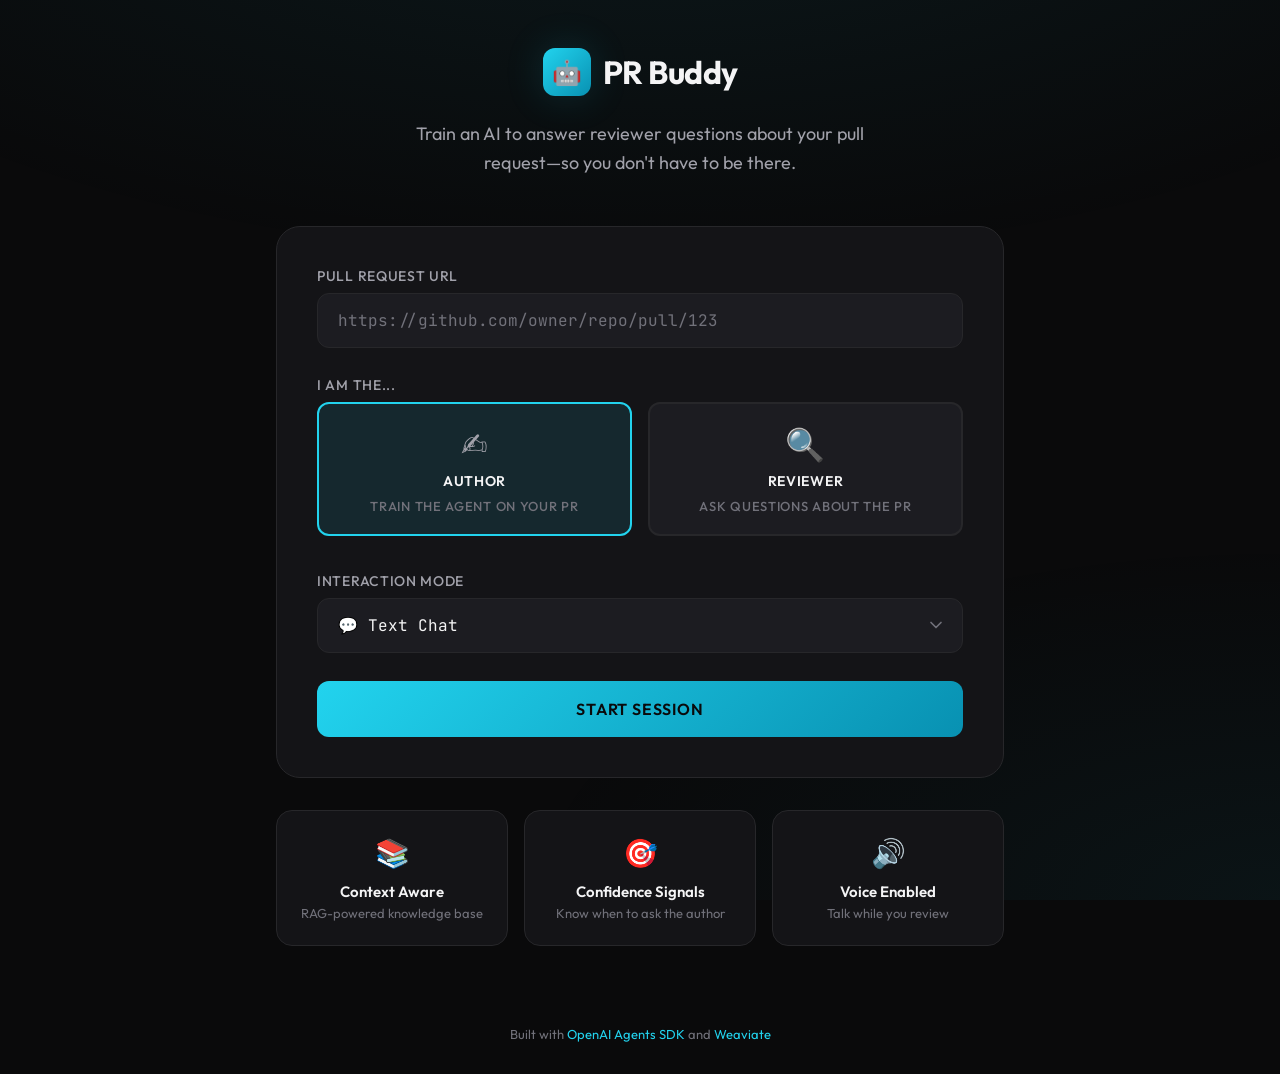
==== static/index.html @ 6d48dbd5 "phase 1" ====
<!DOCTYPE html>
<html lang="en">
<head>
    <meta charset="UTF-8">
    <meta name="viewport" content="width=device-width, initial-scale=1.0">
    <title>PR Buddy - AI Review Companion</title>
    <link rel="preconnect" href="https://fonts.googleapis.com">
    <link rel="preconnect" href="https://fonts.gstatic.com" crossorigin>
    <link href="https://fonts.googleapis.com/css2?family=JetBrains+Mono:wght@400;500;600&family=Outfit:wght@300;400;500;600;700&display=swap" rel="stylesheet">
    <style>
        :root {
            /* Monochrome base with electric accent */
            --bg-primary: #0a0a0b;
            --bg-secondary: #141417;
            --bg-tertiary: #1c1c21;
            --bg-hover: #26262d;
            
            --text-primary: #f4f4f5;
            --text-secondary: #a1a1aa;
            --text-muted: #71717a;
            
            --accent: #22d3ee;
            --accent-hover: #67e8f9;
            --accent-dim: #0891b2;
            
            --success: #4ade80;
            --warning: #fbbf24;
            --error: #f87171;
            
            --border: #27272a;
            --border-focus: var(--accent);
            
            --font-sans: 'Outfit', system-ui, sans-serif;
            --font-mono: 'JetBrains Mono', monospace;
            
            --radius-sm: 6px;
            --radius-md: 12px;
            --radius-lg: 16px;
            --radius-xl: 24px;
            
            --shadow-glow: 0 0 40px rgba(34, 211, 238, 0.15);
        }
        
        * {
            margin: 0;
            padding: 0;
            box-sizing: border-box;
        }
        
        body {
            font-family: var(--font-sans);
            background: var(--bg-primary);
            color: var(--text-primary);
            min-height: 100vh;
            display: flex;
            flex-direction: column;
        }
        
        /* Background gradient */
        body::before {
            content: '';
            position: fixed;
            top: 0;
            left: 0;
            right: 0;
            bottom: 0;
            background: 
                radial-gradient(ellipse 80% 50% at 50% -20%, rgba(34, 211, 238, 0.08), transparent),
                radial-gradient(ellipse 60% 40% at 100% 100%, rgba(34, 211, 238, 0.05), transparent);
            pointer-events: none;
            z-index: 0;
        }
        
        .container {
            position: relative;
            z-index: 1;
            max-width: 800px;
            margin: 0 auto;
            padding: 3rem 2rem;
            flex: 1;
            display: flex;
            flex-direction: column;
            justify-content: center;
        }
        
        /* Header */
        .header {
            text-align: center;
            margin-bottom: 3rem;
        }
        
        .logo {
            display: inline-flex;
            align-items: center;
            gap: 0.75rem;
            margin-bottom: 1.5rem;
        }
        
        .logo-icon {
            width: 48px;
            height: 48px;
            background: linear-gradient(135deg, var(--accent), var(--accent-dim));
            border-radius: var(--radius-md);
            display: flex;
            align-items: center;
            justify-content: center;
            font-size: 1.5rem;
            box-shadow: var(--shadow-glow);
        }
        
        .logo-text {
            font-size: 2rem;
            font-weight: 700;
            letter-spacing: -0.02em;
        }
        
        .tagline {
            color: var(--text-secondary);
            font-size: 1.125rem;
            font-weight: 400;
            max-width: 500px;
            margin: 0 auto;
            line-height: 1.6;
        }
        
        /* Main form card */
        .card {
            background: var(--bg-secondary);
            border: 1px solid var(--border);
            border-radius: var(--radius-xl);
            padding: 2.5rem;
            margin-bottom: 2rem;
        }
        
        .form-group {
            margin-bottom: 1.75rem;
        }
        
        .form-group:last-child {
            margin-bottom: 0;
        }
        
        label {
            display: block;
            font-size: 0.875rem;
            font-weight: 500;
            color: var(--text-secondary);
            margin-bottom: 0.5rem;
            text-transform: uppercase;
            letter-spacing: 0.05em;
        }
        
        input[type="text"],
        select {
            width: 100%;
            padding: 1rem 1.25rem;
            background: var(--bg-tertiary);
            border: 1px solid var(--border);
            border-radius: var(--radius-md);
            color: var(--text-primary);
            font-family: var(--font-mono);
            font-size: 1rem;
            transition: all 0.2s ease;
        }
        
        input[type="text"]::placeholder {
            color: var(--text-muted);
        }
        
        input[type="text"]:focus,
        select:focus {
            outline: none;
            border-color: var(--border-focus);
            box-shadow: 0 0 0 3px rgba(34, 211, 238, 0.1);
        }
        
        select {
            cursor: pointer;
            appearance: none;
            background-image: url("data:image/svg+xml,%3Csvg xmlns='http://www.w3.org/2000/svg' width='24' height='24' viewBox='0 0 24 24' fill='none' stroke='%2371717a' stroke-width='2' stroke-linecap='round' stroke-linejoin='round'%3E%3Cpath d='m6 9 6 6 6-6'/%3E%3C/svg%3E");
            background-repeat: no-repeat;
            background-position: right 1rem center;
            background-size: 1.25rem;
            padding-right: 3rem;
        }
        
        /* Session type toggle */
        .toggle-group {
            display: grid;
            grid-template-columns: 1fr 1fr;
            gap: 1rem;
        }
        
        .toggle-option {
            position: relative;
        }
        
        .toggle-option input {
            position: absolute;
            opacity: 0;
            pointer-events: none;
        }
        
        .toggle-label {
            display: flex;
            flex-direction: column;
            align-items: center;
            gap: 0.5rem;
            padding: 1.25rem;
            background: var(--bg-tertiary);
            border: 2px solid var(--border);
            border-radius: var(--radius-md);
            cursor: pointer;
            transition: all 0.2s ease;
            text-align: center;
        }
        
        .toggle-option input:checked + .toggle-label {
            border-color: var(--accent);
            background: rgba(34, 211, 238, 0.1);
        }
        
        .toggle-label:hover {
            background: var(--bg-hover);
        }
        
        .toggle-icon {
            font-size: 2rem;
        }
        
        .toggle-title {
            font-weight: 600;
            color: var(--text-primary);
        }
        
        .toggle-desc {
            font-size: 0.813rem;
            color: var(--text-muted);
        }
        
        /* Submit button */
        .btn-primary {
            width: 100%;
            padding: 1.125rem 2rem;
            background: linear-gradient(135deg, var(--accent), var(--accent-dim));
            border: none;
            border-radius: var(--radius-md);
            color: var(--bg-primary);
            font-family: var(--font-sans);
            font-size: 1rem;
            font-weight: 600;
            cursor: pointer;
            transition: all 0.2s ease;
            text-transform: uppercase;
            letter-spacing: 0.05em;
        }
        
        .btn-primary:hover {
            transform: translateY(-2px);
            box-shadow: var(--shadow-glow);
        }
        
        .btn-primary:active {
            transform: translateY(0);
        }
        
        .btn-primary:disabled {
            opacity: 0.5;
            cursor: not-allowed;
            transform: none;
        }
        
        /* Features grid */
        .features {
            display: grid;
            grid-template-columns: repeat(3, 1fr);
            gap: 1rem;
        }
        
        .feature {
            background: var(--bg-secondary);
            border: 1px solid var(--border);
            border-radius: var(--radius-lg);
            padding: 1.5rem;
            text-align: center;
        }
        
        .feature-icon {
            font-size: 1.75rem;
            margin-bottom: 0.75rem;
        }
        
        .feature-title {
            font-weight: 600;
            font-size: 0.938rem;
            margin-bottom: 0.25rem;
        }
        
        .feature-desc {
            font-size: 0.813rem;
            color: var(--text-muted);
        }
        
        /* Error message */
        .error-message {
            background: rgba(248, 113, 113, 0.1);
            border: 1px solid rgba(248, 113, 113, 0.3);
            border-radius: var(--radius-md);
            padding: 1rem;
            color: var(--error);
            margin-top: 1rem;
            font-size: 0.875rem;
            display: none;
        }
        
        .error-message.visible {
            display: block;
        }
        
        /* Footer */
        .footer {
            text-align: center;
            padding: 2rem;
            color: var(--text-muted);
            font-size: 0.813rem;
        }
        
        .footer a {
            color: var(--accent);
            text-decoration: none;
        }
        
        .footer a:hover {
            text-decoration: underline;
        }
        
        /* Responsive */
        @media (max-width: 640px) {
            .container {
                padding: 2rem 1rem;
            }
            
            .card {
                padding: 1.5rem;
            }
            
            .features {
                grid-template-columns: 1fr;
            }
            
            .toggle-group {
                grid-template-columns: 1fr;
            }
        }
    </style>
</head>
<body>
    <div class="container">
        <header class="header">
            <div class="logo">
                <div class="logo-icon">🤖</div>
                <span class="logo-text">PR Buddy</span>
            </div>
            <p class="tagline">
                Train an AI to answer reviewer questions about your pull request—so you don't have to be there.
            </p>
        </header>
        
        <div class="card">
            <form id="sessionForm">
                <div class="form-group">
                    <label for="prUrl">Pull Request URL</label>
                    <input 
                        type="text" 
                        id="prUrl" 
                        name="prUrl" 
                        placeholder="https://github.com/owner/repo/pull/123"
                        required
                    >
                </div>
                
                <div class="form-group">
                    <label>I am the...</label>
                    <div class="toggle-group">
                        <div class="toggle-option">
                            <input type="radio" name="sessionType" id="typeAuthor" value="author" checked>
                            <label class="toggle-label" for="typeAuthor">
                                <span class="toggle-icon">✍️</span>
                                <span class="toggle-title">Author</span>
                                <span class="toggle-desc">Train the agent on your PR</span>
                            </label>
                        </div>
                        <div class="toggle-option">
                            <input type="radio" name="sessionType" id="typeReviewer" value="reviewer">
                            <label class="toggle-label" for="typeReviewer">
                                <span class="toggle-icon">🔍</span>
                                <span class="toggle-title">Reviewer</span>
                                <span class="toggle-desc">Ask questions about the PR</span>
                            </label>
                        </div>
                    </div>
                </div>
                
                <div class="form-group">
                    <label for="mode">Interaction Mode</label>
                    <select id="mode" name="mode">
                        <option value="text">💬 Text Chat</option>
                        <option value="pipeline">🎤 Voice (Standard)</option>
                        <option value="realtime">⚡ Voice (Low Latency)</option>
                    </select>
                </div>
                
                <button type="submit" class="btn-primary" id="submitBtn">
                    Start Session
                </button>
                
                <div class="error-message" id="errorMessage"></div>
            </form>
        </div>
        
        <div class="features">
            <div class="feature">
                <div class="feature-icon">📚</div>
                <div class="feature-title">Context Aware</div>
                <div class="feature-desc">RAG-powered knowledge base</div>
            </div>
            <div class="feature">
                <div class="feature-icon">🎯</div>
                <div class="feature-title">Confidence Signals</div>
                <div class="feature-desc">Know when to ask the author</div>
            </div>
            <div class="feature">
                <div class="feature-icon">🔊</div>
                <div class="feature-title">Voice Enabled</div>
                <div class="feature-desc">Talk while you review</div>
            </div>
        </div>
    </div>
    
    <footer class="footer">
        <p>Built with <a href="https://github.com/openai/openai-agents-python">OpenAI Agents SDK</a> and <a href="https://weaviate.io">Weaviate</a></p>
    </footer>
    
    <script>
        const form = document.getElementById('sessionForm');
        const submitBtn = document.getElementById('submitBtn');
        const errorMessage = document.getElementById('errorMessage');
        
        form.addEventListener('submit', async (e) => {
            e.preventDefault();
            
            const prUrl = document.getElementById('prUrl').value;
            const sessionType = document.querySelector('input[name="sessionType"]:checked').value;
            const mode = document.getElementById('mode').value;
            
            submitBtn.disabled = true;
            submitBtn.textContent = 'Creating session...';
            errorMessage.classList.remove('visible');
            
            try {
                const response = await fetch('/api/sessions', {
                    method: 'POST',
                    headers: { 'Content-Type': 'application/json' },
                    body: JSON.stringify({
                        pr_url: prUrl,
                        mode: mode,
                        session_type: sessionType
                    })
                });
                
                if (!response.ok) {
                    const data = await response.json();
                    throw new Error(data.detail || 'Failed to create session');
                }
                
                const data = await response.json();
                
                // Redirect to appropriate page
                const page = sessionType === 'author' ? 'author.html' : 'reviewer.html';
                window.location.href = `/static/${page}?session=${data.session_id}&mode=${mode}`;
                
            } catch (error) {
                errorMessage.textContent = error.message;
                errorMessage.classList.add('visible');
                submitBtn.disabled = false;
                submitBtn.textContent = 'Start Session';
            }
        });
    </script>
</body>
</html>
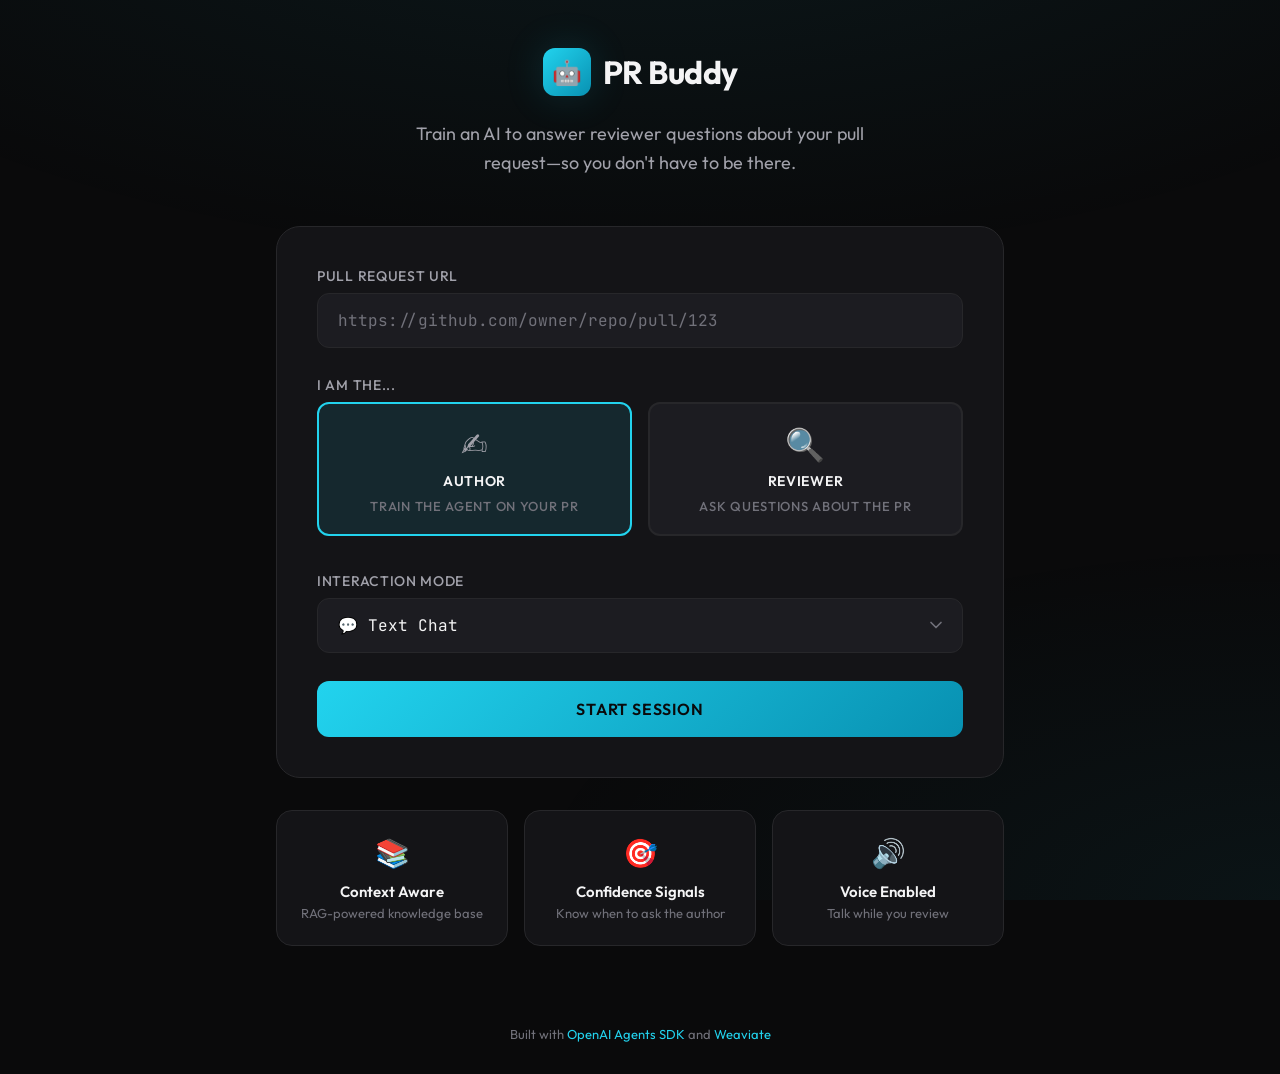
==== commit 64e3ae37: "chore: normalize trailing newlines and update weaviate ports Update Weaviate ports to 8085/50052 to " ====
--- a/static/index.html
+++ b/static/index.html
@@ -490,3 +490,4 @@
 </body>
 </html>
 
+
